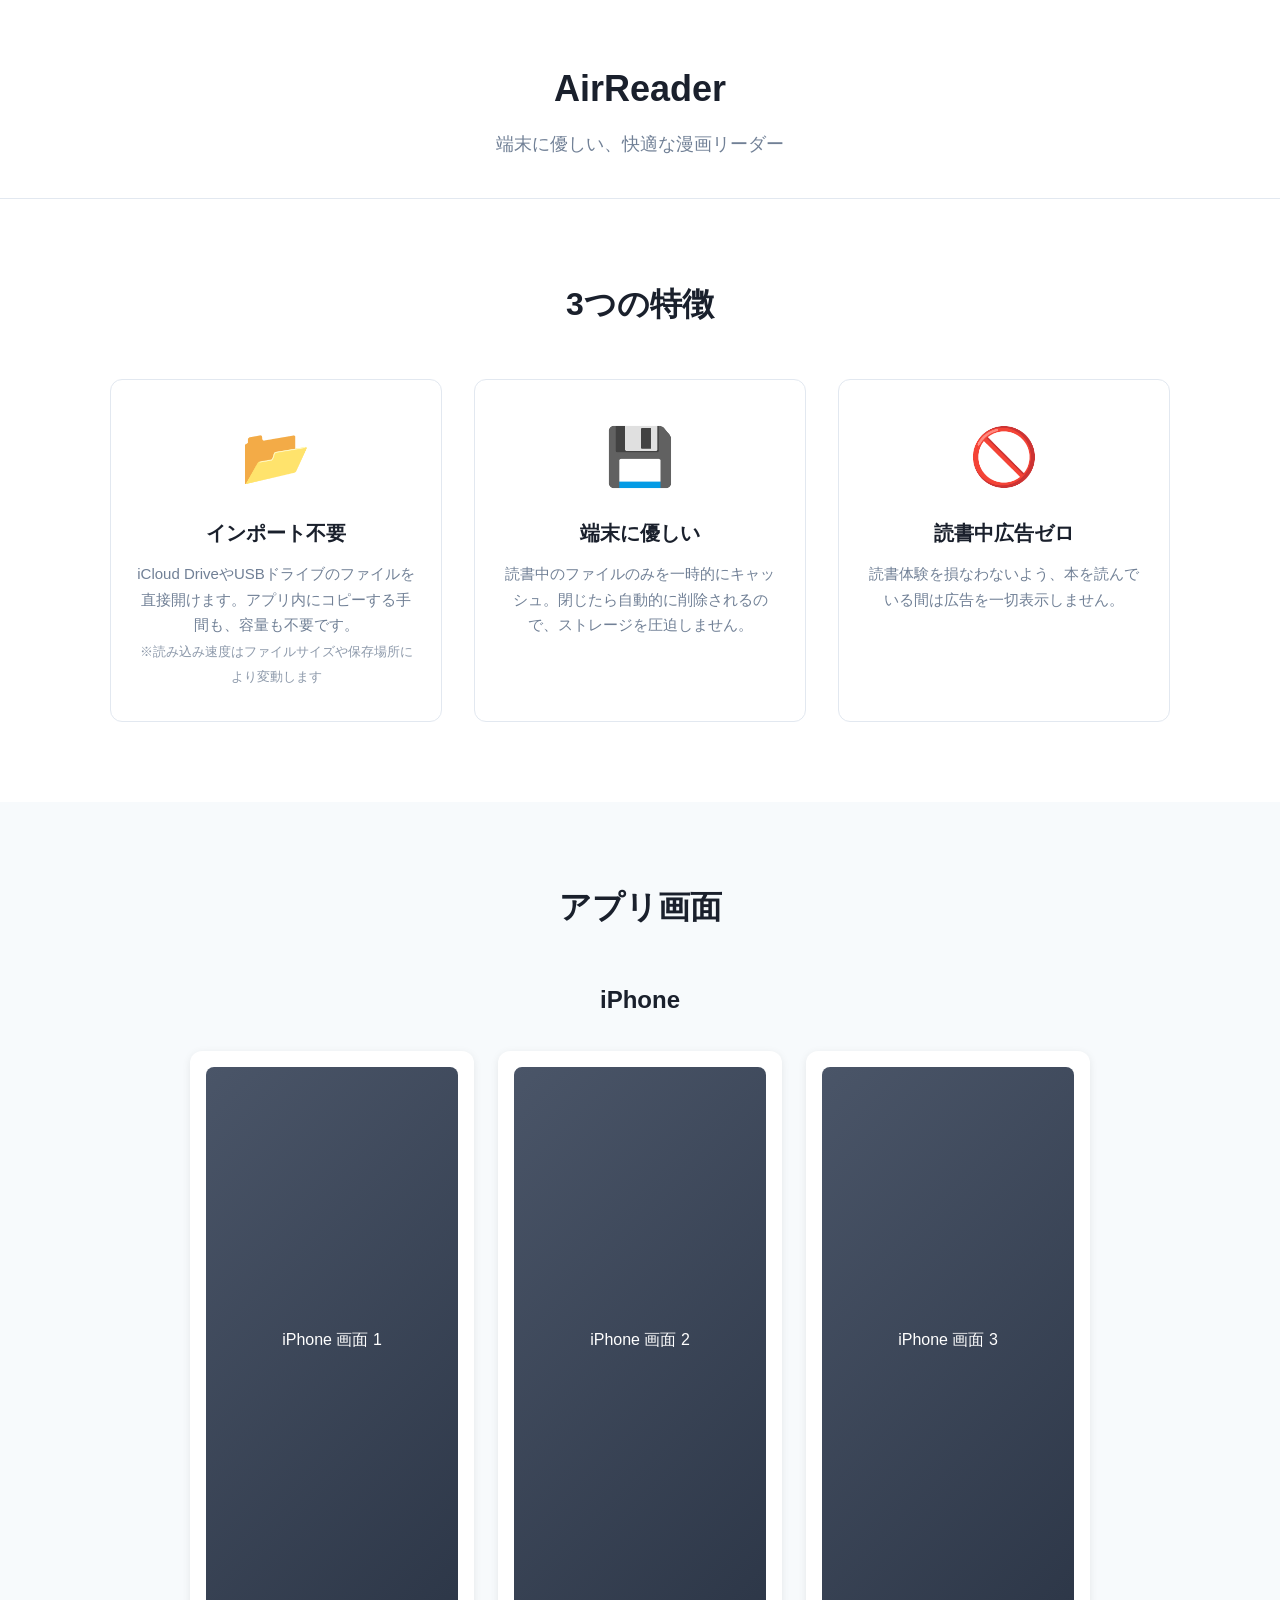
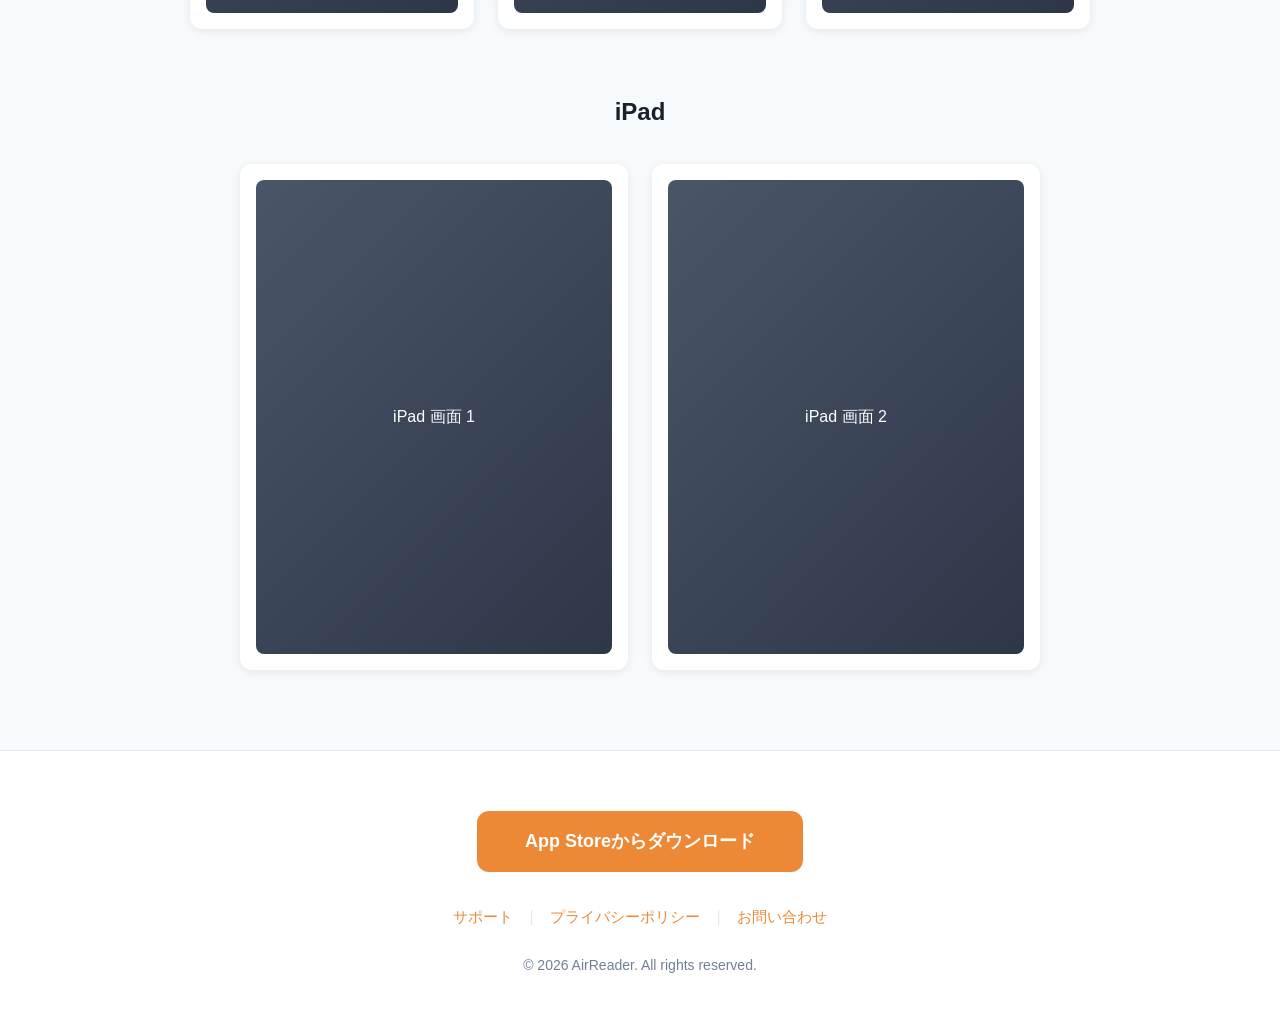
==== index.html @ fef61cfa "Initial commit" ====
<!DOCTYPE html>
<html lang="ja">
<head>
    <meta charset="UTF-8">
    <meta name="viewport" content="width=device-width, initial-scale=1.0">
    <meta name="description" content="AirReader - 端末に優しい漫画リーダー。インポート不要で直接読める、容量を圧迫しない快適な読書体験。">
    <title>AirReader - 端末に優しい漫画リーダー</title>
    <link rel="stylesheet" href="style.css">
</head>
<body>
    <header class="header">
        <div class="container">
            <h1 class="app-name">AirReader</h1>
            <p class="catchphrase">端末に優しい、快適な漫画リーダー</p>
        </div>
    </header>

    <main>
        <section class="features">
            <div class="container">
                <h2 class="section-title">3つの特徴</h2>
                <div class="features-grid">
                    <div class="feature-card">
                        <div class="feature-icon">📂</div>
                        <h3>インポート不要</h3>
                        <p>iCloud DriveやUSBドライブのファイルを直接開けます。アプリ内にコピーする手間も、容量も不要です。<br>
                        <small style="font-size: 13px; color: var(--text-secondary); opacity: 0.8;">※読み込み速度はファイルサイズや保存場所により変動します</small></p>
                    </div>

                    <div class="feature-card">
                        <div class="feature-icon">💾</div>
                        <h3>端末に優しい</h3>
                        <p>読書中のファイルのみを一時的にキャッシュ。閉じたら自動的に削除されるので、ストレージを圧迫しません。</p>
                    </div>

                    <div class="feature-card">
                        <div class="feature-icon">🚫</div>
                        <h3>読書中広告ゼロ</h3>
                        <p>読書体験を損なわないよう、本を読んでいる間は広告を一切表示しません。</p>
                    </div>
                </div>
            </div>
        </section>

        <section class="screenshots">
            <div class="container">
                <h2 class="section-title">アプリ画面</h2>

                <div class="device-section">
                    <h3 class="device-title">iPhone</h3>
                    <div class="screenshots-grid iphone">
                        <div class="screenshot-frame">
                            <div class="screenshot-placeholder iphone-screen">
                                <p>iPhone 画面 1</p>
                            </div>
                        </div>
                        <div class="screenshot-frame">
                            <div class="screenshot-placeholder iphone-screen">
                                <p>iPhone 画面 2</p>
                            </div>
                        </div>
                        <div class="screenshot-frame">
                            <div class="screenshot-placeholder iphone-screen">
                                <p>iPhone 画面 3</p>
                            </div>
                        </div>
                    </div>
                </div>

                <div class="device-section">
                    <h3 class="device-title">iPad</h3>
                    <div class="screenshots-grid ipad">
                        <div class="screenshot-frame">
                            <div class="screenshot-placeholder ipad-screen">
                                <p>iPad 画面 1</p>
                            </div>
                        </div>
                        <div class="screenshot-frame">
                            <div class="screenshot-placeholder ipad-screen">
                                <p>iPad 画面 2</p>
                            </div>
                        </div>
                    </div>
                </div>
            </div>
        </section>
    </main>

    <footer class="footer">
        <div class="container">
            <a href="#" class="download-button">App Storeからダウンロード</a>
            <div class="footer-links">
                <a href="support.html">サポート</a>
                <span style="margin: 0 12px; color: var(--border-color);">|</span>
                <a href="privacy-policy.html">プライバシーポリシー</a>
                <span style="margin: 0 12px; color: var(--border-color);">|</span>
                <a href="mailto:floppy26p@gmail.com?subject=%5BAirReader%5D%20">お問い合わせ</a>
            </div>
            <p class="copyright">&copy; 2026 AirReader. All rights reserved.</p>
        </div>
    </footer>
</body>
</html>
---- style.css ----
/* リセット & ベース設定 */
* {
    margin: 0;
    padding: 0;
    box-sizing: border-box;
}

:root {
    --primary-color: #4A5568;
    --primary-hover: #2D3748;
    --accent-color: #ED8936;
    --accent-hover: #DD6B20;
    --text-primary: #1A202C;
    --text-secondary: #718096;
    --bg-light: #F7FAFC;
    --bg-white: #FFFFFF;
    --bg-cream: #FFFAF0;
    --border-color: #E2E8F0;
    --shadow: 0 2px 8px rgba(0, 0, 0, 0.08);
    --shadow-hover: 0 4px 16px rgba(0, 0, 0, 0.12);
}

html {
    scroll-behavior: smooth;
}

body {
    font-family: -apple-system, BlinkMacSystemFont, 'Segoe UI', 'Hiragino Sans', 'Hiragino Kaku Gothic ProN', 'Yu Gothic', YuGothic, Meiryo, sans-serif;
    color: var(--text-primary);
    line-height: 1.6;
    background-color: var(--bg-cream);
}

.container {
    max-width: 1100px;
    margin: 0 auto;
    padding: 0 20px;
}

/* ヘッダー */
.header {
    background-color: var(--bg-white);
    padding: 60px 0 40px;
    text-align: center;
    border-bottom: 1px solid var(--border-color);
}

.app-name {
    font-size: 36px;
    font-weight: 700;
    color: var(--text-primary);
    margin-bottom: 12px;
}

.catchphrase {
    font-size: 18px;
    color: var(--text-secondary);
    font-weight: 400;
}

/* 特徴セクション */
.features {
    padding: 80px 0;
    background-color: var(--bg-white);
}

.section-title {
    font-size: 32px;
    font-weight: 700;
    text-align: center;
    margin-bottom: 48px;
    color: var(--text-primary);
}

.features-grid {
    display: grid;
    grid-template-columns: repeat(3, 1fr);
    gap: 32px;
}

.feature-card {
    background-color: var(--bg-white);
    padding: 32px 24px;
    border-radius: 12px;
    border: 1px solid var(--border-color);
    text-align: center;
    transition: all 0.3s ease;
}

.feature-card:hover {
    box-shadow: var(--shadow-hover);
    transform: translateY(-2px);
}

.feature-icon {
    font-size: 56px;
    margin-bottom: 16px;
    display: block;
}

.feature-card h3 {
    font-size: 20px;
    font-weight: 600;
    margin-bottom: 12px;
    color: var(--text-primary);
}

.feature-card p {
    font-size: 15px;
    line-height: 1.7;
    color: var(--text-secondary);
}

/* スクリーンショットセクション */
.screenshots {
    padding: 80px 0;
    background-color: var(--bg-light);
}

.device-section {
    margin-bottom: 64px;
}

.device-section:last-child {
    margin-bottom: 0;
}

.device-title {
    font-size: 24px;
    font-weight: 600;
    text-align: center;
    margin-bottom: 32px;
    color: var(--text-primary);
}

.screenshots-grid {
    display: grid;
    gap: 24px;
    justify-items: center;
}

.screenshots-grid.iphone {
    grid-template-columns: repeat(3, 1fr);
    max-width: 900px;
    margin: 0 auto;
}

.screenshots-grid.ipad {
    grid-template-columns: repeat(2, 1fr);
    max-width: 800px;
    margin: 0 auto;
}

.screenshot-frame {
    background-color: var(--bg-white);
    border-radius: 12px;
    padding: 16px;
    box-shadow: var(--shadow);
    width: 100%;
}

.screenshot-placeholder {
    background: linear-gradient(135deg, #4A5568 0%, #2D3748 100%);
    border-radius: 8px;
    display: flex;
    align-items: center;
    justify-content: center;
}

.screenshot-placeholder.iphone-screen {
    aspect-ratio: 9 / 19.5;
}

.screenshot-placeholder.ipad-screen {
    aspect-ratio: 3 / 4;
}

.screenshot-placeholder p {
    color: white;
    font-size: 16px;
    font-weight: 500;
}

/* フッター */
.footer {
    background-color: var(--bg-white);
    padding: 60px 0 40px;
    text-align: center;
    border-top: 1px solid var(--border-color);
}

.download-button {
    display: inline-block;
    background-color: var(--accent-color);
    color: white;
    padding: 16px 48px;
    font-size: 18px;
    font-weight: 600;
    text-decoration: none;
    border-radius: 12px;
    transition: all 0.3s ease;
    margin-bottom: 32px;
}

.download-button:hover {
    background-color: var(--accent-hover);
    transform: translateY(-2px);
    box-shadow: var(--shadow-hover);
}

.footer-links {
    margin-bottom: 24px;
}

.footer-links a {
    color: var(--accent-color);
    text-decoration: none;
    font-size: 15px;
    transition: opacity 0.2s ease;
}

.footer-links a:hover {
    opacity: 0.7;
}

.copyright {
    font-size: 14px;
    color: var(--text-secondary);
}

/* レスポンシブ対応 */
@media (max-width: 768px) {
    .app-name {
        font-size: 28px;
    }

    .catchphrase {
        font-size: 16px;
    }

    .section-title {
        font-size: 26px;
        margin-bottom: 32px;
    }

    .features {
        padding: 60px 0;
    }

    .screenshots {
        padding: 60px 0;
    }

    .features-grid {
        grid-template-columns: 1fr;
        gap: 24px;
    }

    .screenshots-grid.iphone,
    .screenshots-grid.ipad {
        grid-template-columns: 1fr;
        gap: 20px;
    }

    .device-section {
        margin-bottom: 48px;
    }

    .device-title {
        font-size: 20px;
        margin-bottom: 24px;
    }

    .feature-card {
        padding: 28px 20px;
    }

    .download-button {
        width: 100%;
        max-width: 320px;
        padding: 14px 32px;
        font-size: 16px;
    }
}

@media (max-width: 480px) {
    .header {
        padding: 40px 0 30px;
    }

    .app-name {
        font-size: 24px;
    }

    .catchphrase {
        font-size: 15px;
    }

    .section-title {
        font-size: 22px;
    }

    .feature-icon {
        font-size: 48px;
    }

    .feature-card h3 {
        font-size: 18px;
    }

    .feature-card p {
        font-size: 14px;
    }
}

/* ダークモード対応 */
@media (prefers-color-scheme: dark) {
    :root {
        --text-primary: #E2E8F0;
        --text-secondary: #A0AEC0;
        --bg-light: #1A202C;
        --bg-white: #2D3748;
        --bg-cream: #1A202C;
        --border-color: #4A5568;
        --shadow: 0 2px 8px rgba(0, 0, 0, 0.3);
        --shadow-hover: 0 4px 16px rgba(0, 0, 0, 0.4);
    }

    body {
        background-color: var(--bg-cream);
    }

    .screenshot-placeholder {
        background: linear-gradient(135deg, #4A5568 0%, #2D3748 100%);
    }

    .feature-card,
    .screenshot-frame {
        background-color: var(--bg-white);
    }

    .header,
    .features,
    .footer {
        background-color: var(--bg-white);
    }

    .screenshots {
        background-color: var(--bg-light);
    }
}
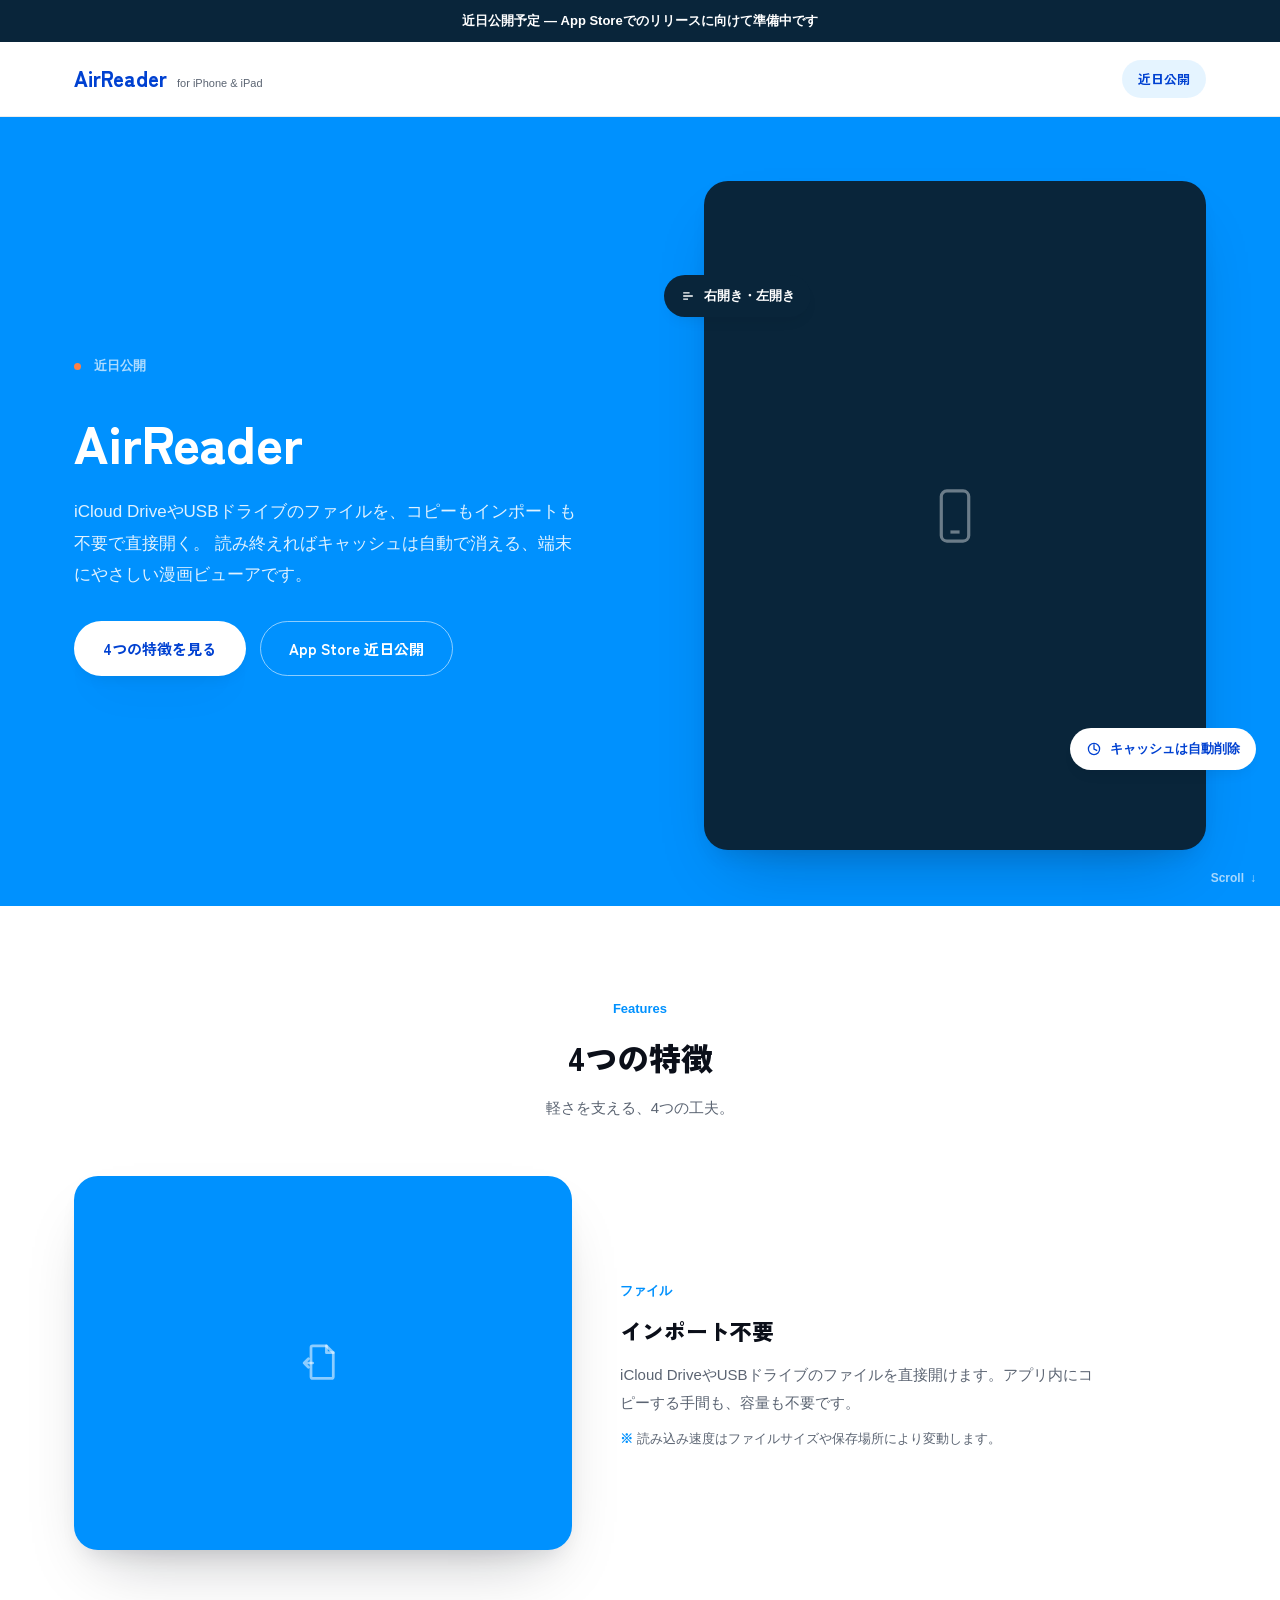
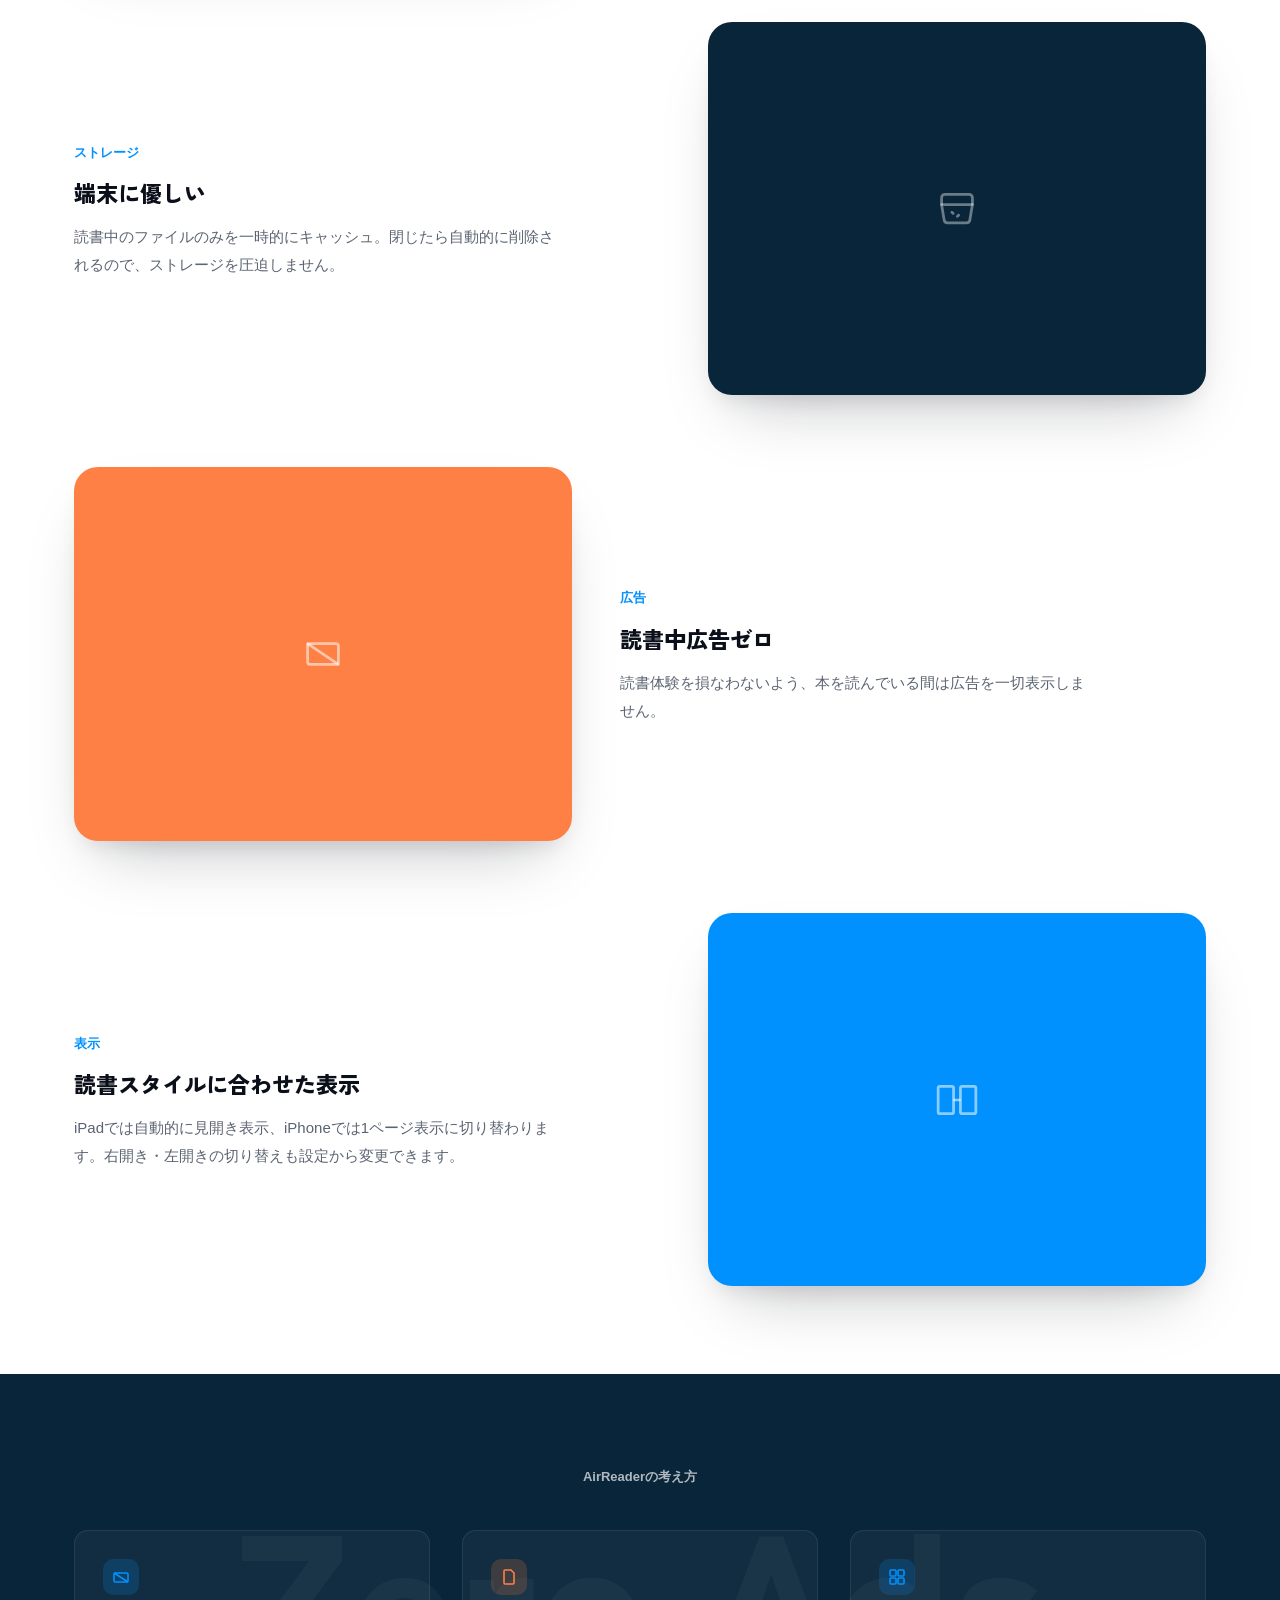
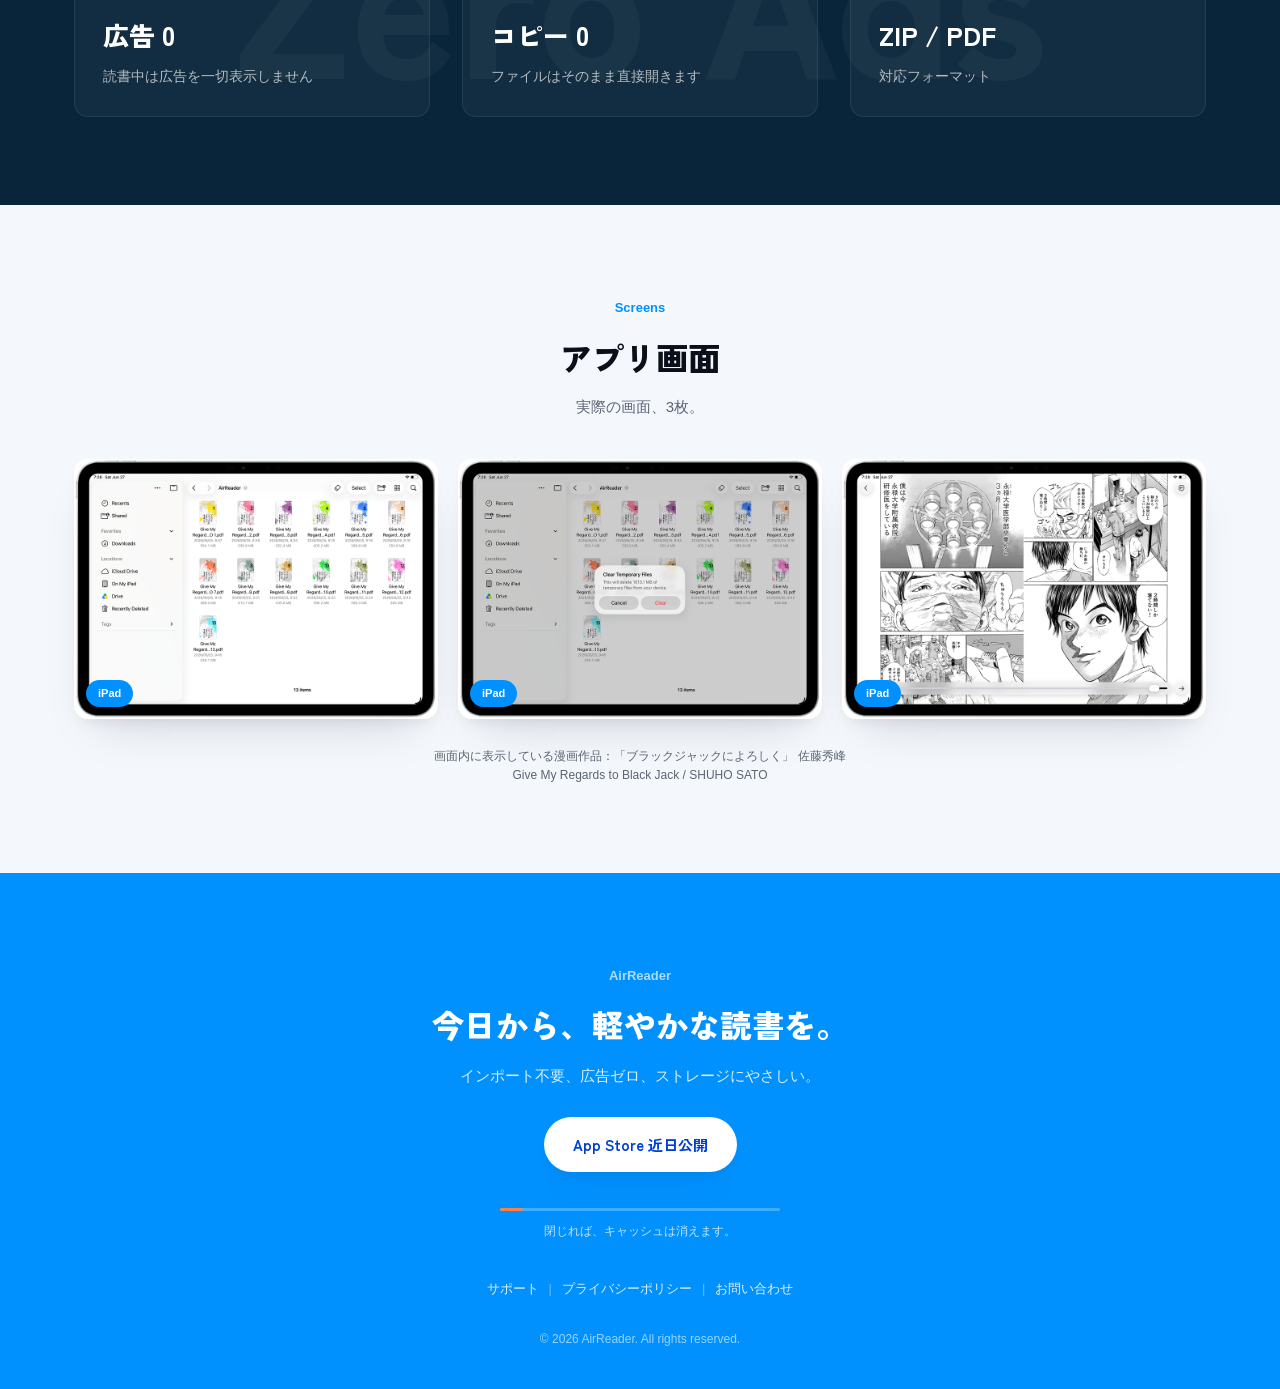
==== commit 018f3c2b: "デザイン刷新とプライバシーポリシー整備" ====
--- a/index.html
+++ b/index.html
@@ -8,96 +8,224 @@
     <link rel="stylesheet" href="style.css">
 </head>
 <body>
-    <header class="header">
-        <div class="container">
-            <h1 class="app-name">AirReader</h1>
-            <p class="catchphrase">端末に優しい、快適な漫画リーダー</p>
+    <a class="skip-link" href="#main">メインコンテンツへスキップ</a>
+
+    <p class="prelaunch-banner">近日公開予定 — App Storeでのリリースに向けて準備中です</p>
+
+    <header class="masthead">
+        <div class="container masthead__inner">
+            <a href="index.html" class="masthead__logo">AirReader<span>for iPhone &amp; iPad</span></a>
+            <span class="status-badge">近日公開</span>
         </div>
     </header>
 
-    <main>
-        <section class="features">
-            <div class="container">
-                <h2 class="section-title">3つの特徴</h2>
-                <div class="features-grid">
-                    <div class="feature-card">
-                        <div class="feature-icon">📂</div>
-                        <h3>インポート不要</h3>
-                        <p>iCloud DriveやUSBドライブのファイルを直接開けます。アプリ内にコピーする手間も、容量も不要です。<br>
-                        <small style="font-size: 13px; color: var(--text-secondary); opacity: 0.8;">※読み込み速度はファイルサイズや保存場所により変動します</small></p>
-                    </div>
-
-                    <div class="feature-card">
-                        <div class="feature-icon">💾</div>
-                        <h3>端末に優しい</h3>
-                        <p>読書中のファイルのみを一時的にキャッシュ。閉じたら自動的に削除されるので、ストレージを圧迫しません。</p>
-                    </div>
-
-                    <div class="feature-card">
-                        <div class="feature-icon">🚫</div>
-                        <h3>読書中広告ゼロ</h3>
-                        <p>読書体験を損なわないよう、本を読んでいる間は広告を一切表示しません。</p>
-                    </div>
-                </div>
-            </div>
-        </section>
-
-        <section class="screenshots">
-            <div class="container">
-                <h2 class="section-title">アプリ画面</h2>
-
-                <div class="device-section">
-                    <h3 class="device-title">iPhone</h3>
-                    <div class="screenshots-grid iphone">
-                        <div class="screenshot-frame">
-                            <div class="screenshot-placeholder iphone-screen">
-                                <p>iPhone 画面 1</p>
-                            </div>
-                        </div>
-                        <div class="screenshot-frame">
-                            <div class="screenshot-placeholder iphone-screen">
-                                <p>iPhone 画面 2</p>
-                            </div>
-                        </div>
-                        <div class="screenshot-frame">
-                            <div class="screenshot-placeholder iphone-screen">
-                                <p>iPhone 画面 3</p>
-                            </div>
-                        </div>
-                    </div>
-                </div>
-
-                <div class="device-section">
-                    <h3 class="device-title">iPad</h3>
-                    <div class="screenshots-grid ipad">
-                        <div class="screenshot-frame">
-                            <div class="screenshot-placeholder ipad-screen">
-                                <p>iPad 画面 1</p>
-                            </div>
-                        </div>
-                        <div class="screenshot-frame">
-                            <div class="screenshot-placeholder ipad-screen">
-                                <p>iPad 画面 2</p>
-                            </div>
-                        </div>
-                    </div>
-                </div>
-            </div>
+    <main id="main">
+        <section class="hero">
+            <div class="container hero__inner">
+                <div class="hero__copy">
+                    <p class="eyebrow eyebrow--on-brand"><span class="status-dot" aria-hidden="true"></span>近日公開</p>
+                    <h1 class="hero__title">AirReader</h1>
+                    <p class="hero__lead">
+                        iCloud DriveやUSBドライブのファイルを、コピーもインポートも不要で直接開く。
+                        読み終えればキャッシュは自動で消える、端末にやさしい漫画ビューアです。
+                    </p>
+                    <div class="hero__actions">
+                        <a href="#features" class="pill pill--solid-light">4つの特徴を見る</a>
+                        <span class="pill pill--ghost-light pill--status">App Store 近日公開</span>
+                    </div>
+                </div>
+
+                <!-- TODO: 新デザインに合わせた端末モックアップ画像が出来たら、.hero__visual の中身を差し替えてください -->
+                <div class="hero__visual">
+                    <div class="device-placeholder device-placeholder--hero" aria-hidden="true">
+                        <svg viewBox="0 0 28 28" fill="none" stroke="currentColor" stroke-width="1.4">
+                            <rect x="8" y="3" width="12" height="22" rx="2.5"/>
+                            <path d="M12 21h4"/>
+                        </svg>
+                    </div>
+                    <span class="chip chip--dark chip--pos-a">
+                        <svg viewBox="0 0 20 20" fill="none" stroke="currentColor" stroke-width="1.6" aria-hidden="true"><path d="M4 6h8M4 10h12M4 14h6"/></svg>
+                        右開き・左開き
+                    </span>
+                    <span class="chip chip--light chip--pos-b">
+                        <svg viewBox="0 0 20 20" fill="none" stroke="currentColor" stroke-width="1.6" aria-hidden="true"><path d="M10 4v6l4 2"/><circle cx="10" cy="10" r="7"/></svg>
+                        キャッシュは自動削除
+                    </span>
+                </div>
+            </div>
+            <p class="hero__scroll">Scroll<span aria-hidden="true">↓</span></p>
+        </section>
+
+        <section class="features" id="features">
+            <div class="container features__head">
+                <p class="eyebrow">Features</p>
+                <h2 class="features__title">4つの特徴</h2>
+                <p class="features__sub">軽さを支える、4つの工夫。</p>
+            </div>
+
+            <div class="container features__list">
+                <div class="feature-row">
+                    <!-- TODO: 新デザインに合わせた端末モックアップ画像に差し替え -->
+                    <div class="device-placeholder device-placeholder--row device-placeholder--brand">
+                        <svg viewBox="0 0 28 28" fill="none" stroke="currentColor" stroke-width="1.6" stroke-linecap="round" stroke-linejoin="round" aria-hidden="true">
+                            <path d="M8 4h8l4 4v14a1 1 0 0 1-1 1H8a1 1 0 0 1-1-1V5a1 1 0 0 1 1-1Z"/>
+                            <path d="M16 4v4h4"/>
+                            <path d="M3 14h5M5.5 11.5 3 14l2.5 2.5"/>
+                        </svg>
+                    </div>
+                    <div class="feature-row__body">
+                        <p class="eyebrow">ファイル</p>
+                        <h3 class="feature-row__title">インポート不要</h3>
+                        <p class="feature-row__text">iCloud DriveやUSBドライブのファイルを直接開けます。アプリ内にコピーする手間も、容量も不要です。</p>
+                        <p class="feature-row__note"><span class="note-mark">※</span> 読み込み速度はファイルサイズや保存場所により変動します。</p>
+                    </div>
+                </div>
+
+                <div class="feature-row feature-row--reverse">
+                    <!-- TODO: 新デザインに合わせた端末モックアップ画像に差し替え -->
+                    <div class="device-placeholder device-placeholder--row device-placeholder--navy">
+                        <svg viewBox="0 0 28 28" fill="none" stroke="currentColor" stroke-width="1.6" stroke-linecap="round" stroke-linejoin="round" aria-hidden="true">
+                            <path d="M5 12V8a2 2 0 0 1 2-2h14a2 2 0 0 1 2 2v4"/>
+                            <path d="M5 12h18l-1.5 9a2 2 0 0 1-2 1.7H8.5a2 2 0 0 1-2-1.7L5 12Z"/>
+                            <path d="M11 16.5 14 19l3-2.5" stroke-dasharray="1 3.2"/>
+                        </svg>
+                    </div>
+                    <div class="feature-row__body">
+                        <p class="eyebrow">ストレージ</p>
+                        <h3 class="feature-row__title">端末に優しい</h3>
+                        <p class="feature-row__text">読書中のファイルのみを一時的にキャッシュ。閉じたら自動的に削除されるので、ストレージを圧迫しません。</p>
+                    </div>
+                </div>
+
+                <div class="feature-row">
+                    <!-- TODO: 新デザインに合わせた端末モックアップ画像に差し替え -->
+                    <div class="device-placeholder device-placeholder--row device-placeholder--orange">
+                        <svg viewBox="0 0 28 28" fill="none" stroke="currentColor" stroke-width="1.6" stroke-linecap="round" stroke-linejoin="round" aria-hidden="true">
+                            <rect x="5" y="8" width="18" height="12" rx="1.5"/>
+                            <path d="M5 8l18 12"/>
+                        </svg>
+                    </div>
+                    <div class="feature-row__body">
+                        <p class="eyebrow">広告</p>
+                        <h3 class="feature-row__title">読書中広告ゼロ</h3>
+                        <p class="feature-row__text">読書体験を損なわないよう、本を読んでいる間は広告を一切表示しません。</p>
+                    </div>
+                </div>
+
+                <div class="feature-row feature-row--reverse">
+                    <!-- TODO: 新デザインに合わせた端末モックアップ画像に差し替え -->
+                    <div class="device-placeholder device-placeholder--row device-placeholder--brand">
+                        <svg viewBox="0 0 28 28" fill="none" stroke="currentColor" stroke-width="1.6" stroke-linecap="round" stroke-linejoin="round" aria-hidden="true">
+                            <rect x="3" y="6" width="9" height="16" rx="1"/>
+                            <rect x="16" y="6" width="9" height="16" rx="1"/>
+                            <path d="M12.5 14h3"/>
+                        </svg>
+                    </div>
+                    <div class="feature-row__body">
+                        <p class="eyebrow">表示</p>
+                        <h3 class="feature-row__title">読書スタイルに合わせた表示</h3>
+                        <p class="feature-row__text">iPadでは自動的に見開き表示、iPhoneでは1ページ表示に切り替わります。右開き・左開きの切り替えも設定から変更できます。</p>
+                    </div>
+                </div>
+            </div>
+        </section>
+
+        <section class="value-band">
+            <p class="value-band__watermark" aria-hidden="true">Zero Ads</p>
+            <div class="container value-band__inner">
+                <p class="eyebrow eyebrow--on-brand">AirReaderの考え方</p>
+                <div class="value-band__grid">
+                    <div class="value-tile">
+                        <span class="value-tile__icon value-tile__icon--brand" aria-hidden="true">
+                            <svg viewBox="0 0 20 20" fill="none" stroke="currentColor" stroke-width="1.6"><rect x="3" y="6" width="14" height="9" rx="1.2"/><path d="M3 6l14 9"/></svg>
+                        </span>
+                        <p class="value-tile__num">広告 0</p>
+                        <p class="value-tile__label">読書中は広告を一切表示しません</p>
+                    </div>
+                    <div class="value-tile">
+                        <span class="value-tile__icon value-tile__icon--orange" aria-hidden="true">
+                            <svg viewBox="0 0 20 20" fill="none" stroke="currentColor" stroke-width="1.6"><path d="M6 3h6l3 3v10a1 1 0 0 1-1 1H6a1 1 0 0 1-1-1V4a1 1 0 0 1 1-1Z"/></svg>
+                        </span>
+                        <p class="value-tile__num">コピー 0</p>
+                        <p class="value-tile__label">ファイルはそのまま直接開きます</p>
+                    </div>
+                    <div class="value-tile">
+                        <span class="value-tile__icon value-tile__icon--brand" aria-hidden="true">
+                            <svg viewBox="0 0 20 20" fill="none" stroke="currentColor" stroke-width="1.6"><rect x="3" y="3" width="6" height="6" rx="1"/><rect x="11" y="3" width="6" height="6" rx="1"/><rect x="3" y="11" width="6" height="6" rx="1"/><rect x="11" y="11" width="6" height="6" rx="1"/></svg>
+                        </span>
+                        <p class="value-tile__num">ZIP / PDF</p>
+                        <p class="value-tile__label">対応フォーマット</p>
+                    </div>
+                </div>
+            </div>
+        </section>
+
+        <section class="gallery">
+            <div class="container gallery__head">
+                <p class="eyebrow">Screens</p>
+                <h2 class="gallery__title">アプリ画面</h2>
+                <p class="gallery__sub">実際の画面、3枚。</p>
+            </div>
+            <div class="container gallery__grid">
+                <div class="float-card">
+                    <img src="iPad_1.png" alt="iPadのファイル一覧画面のスクリーンショット">
+                    <span class="float-card__tag">iPad</span>
+                </div>
+                <div class="float-card">
+                    <img src="iPad_2.png" alt="iPadでキャッシュ削除を確認するダイアログのスクリーンショット">
+                    <span class="float-card__tag">iPad</span>
+                </div>
+                <div class="float-card">
+                    <img src="iPad_3.png" alt="iPadで漫画を見開き表示しているスクリーンショット">
+                    <span class="float-card__tag">iPad</span>
+                </div>
+            </div>
+            <p class="container gallery__credit">
+                画面内に表示している漫画作品：「ブラックジャックによろしく」 佐藤秀峰<br>
+                Give My Regards to Black Jack / SHUHO SATO
+            </p>
         </section>
     </main>
 
-    <footer class="footer">
+    <footer class="closing">
         <div class="container">
-            <a href="#" class="download-button">App Storeからダウンロード</a>
-            <div class="footer-links">
+            <p class="eyebrow eyebrow--on-brand">AirReader</p>
+            <h2 class="closing__title">今日から、軽やかな読書を。</h2>
+            <p class="closing__lead">インポート不要、広告ゼロ、ストレージにやさしい。</p>
+            <!-- TODO: 公開後、ここに実際のApp StoreのリンクをCTAとして設置してください -->
+            <span class="pill pill--solid-light pill--status">App Store 近日公開</span>
+
+            <div class="cache-bar" data-cache-bar>
+                <div class="cache-bar__track" aria-hidden="true"><div class="cache-bar__fill"></div></div>
+                <p class="cache-bar__caption">閉じれば、キャッシュは消えます。</p>
+            </div>
+
+            <div class="closing__links">
                 <a href="support.html">サポート</a>
-                <span style="margin: 0 12px; color: var(--border-color);">|</span>
+                <span class="closing__divider">|</span>
                 <a href="privacy-policy.html">プライバシーポリシー</a>
-                <span style="margin: 0 12px; color: var(--border-color);">|</span>
-                <a href="mailto:floppy26p@gmail.com?subject=%5BAirReader%5D%20">お問い合わせ</a>
-            </div>
-            <p class="copyright">&copy; 2026 AirReader. All rights reserved.</p>
+                <span class="closing__divider">|</span>
+                <button type="button" class="link-button" data-email-link>お問い合わせ</button>
+            </div>
+            <p class="closing__copyright">&copy; 2026 AirReader. All rights reserved.</p>
         </div>
     </footer>
+
+    <script>
+        (function () {
+            var bar = document.querySelector('[data-cache-bar]');
+            if (!bar || !('IntersectionObserver' in window)) return;
+            var observer = new IntersectionObserver(function (entries) {
+                entries.forEach(function (entry) {
+                    if (entry.isIntersecting) {
+                        bar.classList.add('is-visible');
+                        observer.disconnect();
+                    }
+                });
+            }, { threshold: 0.6 });
+            observer.observe(bar);
+        })();
+    </script>
+    <script src="contact.js" defer></script>
 </body>
 </html>
--- a/style.css
+++ b/style.css
@@ -1,351 +1,1074 @@
-/* リセット & ベース設定 */
+/* ============================================================
+   AirReader — Design system: "Brand Blue"
+   参照（payn.io）のテイスト — 鮮やかなブランドブルー、ピル型ボタン、
+   太い見出し、写真/モックアップ+浮遊チップのヒーロー、濃紺の数値帯 —
+   をAirReaderの実際のコピーと機能に合わせて再構成。
+   ============================================================ */
+
 * {
     margin: 0;
     padding: 0;
     box-sizing: border-box;
 }
 
+/* 見出し用フォント: 自前ホスティング（見出しで実際に使う文字のみのサブセット）
+   外部CDNには通信せず、本文は引き続きシステムフォントでオフライン安定性を保つ */
+@font-face {
+    font-family: 'Zen Kaku Gothic New';
+    font-style: normal;
+    font-weight: 700;
+    font-display: swap;
+    src: url('fonts/ZenKakuGothicNew-700.woff2') format('woff2');
+}
+
+@font-face {
+    font-family: 'Zen Kaku Gothic New';
+    font-style: normal;
+    font-weight: 900;
+    font-display: swap;
+    src: url('fonts/ZenKakuGothicNew-900.woff2') format('woff2');
+}
+
 :root {
-    --primary-color: #4A5568;
-    --primary-hover: #2D3748;
-    --accent-color: #ED8936;
-    --accent-hover: #DD6B20;
-    --text-primary: #1A202C;
-    --text-secondary: #718096;
-    --bg-light: #F7FAFC;
-    --bg-white: #FFFFFF;
-    --bg-cream: #FFFAF0;
-    --border-color: #E2E8F0;
-    --shadow: 0 2px 8px rgba(0, 0, 0, 0.08);
-    --shadow-hover: 0 4px 16px rgba(0, 0, 0, 0.12);
+    /* --- color: 鮮やかなブランドブルーを主役に、ネイビーを一箇所だけの濃色アンカー、
+       オレンジを控えめな第二アクセントとして使う --- */
+    --brand: #0091FE;
+    --brand-deep: #0041D1;
+    --navy: #09253A;
+    --orange: #FE8044;
+
+    --white: #FFFFFF;
+    --paper: #FFFFFF;       /* page / section background */
+    --paper-tint: #F4F8FD;  /* very light blue-tinted alt section background */
+    --line: rgba(11, 15, 25, 0.08);
+
+    --ink: #0B0F19;
+    --ink-soft: #5B6472;
+
+    /* text-on-brand: 大きい太字見出し・ボタンのみに使う（本文サイズには使わない） */
+    --on-brand: #FFFFFF;
+    --on-navy: #FFFFFF;
+    --on-navy-soft: rgba(255, 255, 255, 0.68);
+
+    --radius: 24px;
+    --radius-sm: 14px;
+    --shadow: 0 24px 48px -24px rgba(11, 15, 25, 0.18), 0 8px 16px -8px rgba(11, 15, 25, 0.10);
+    --shadow-deep: 0 32px 64px -28px rgba(11, 15, 25, 0.28), 0 12px 24px -12px rgba(11, 15, 25, 0.14);
+
+    --z-skip-link: 100;
+
+    --font-display: 'Zen Kaku Gothic New', -apple-system, 'Hiragino Sans', 'Hiragino Kaku Gothic ProN', sans-serif;
+    --font-body: -apple-system, 'Hiragino Kaku Gothic ProN', 'Hiragino Sans', sans-serif;
+}
+
+/* このサイトはブランドカラー主体の固定デザイン（参照サイトと同様、OSのダーク
+   モードに応じた配色反転は行わない）。本文の読みやすさのみ、わずかに調整する。 */
+@media (prefers-color-scheme: dark) {
+    :root {
+        --ink-soft: #6B7480;
+    }
 }
 
 html {
     scroll-behavior: smooth;
 }
 
+@media (prefers-reduced-motion: reduce) {
+    html {
+        scroll-behavior: auto;
+    }
+    *, *::before, *::after {
+        animation-duration: 0.001ms !important;
+        animation-iteration-count: 1 !important;
+        transition-duration: 0.001ms !important;
+    }
+}
+
 body {
-    font-family: -apple-system, BlinkMacSystemFont, 'Segoe UI', 'Hiragino Sans', 'Hiragino Kaku Gothic ProN', 'Yu Gothic', YuGothic, Meiryo, sans-serif;
-    color: var(--text-primary);
-    line-height: 1.6;
-    background-color: var(--bg-cream);
+    font-family: var(--font-body);
+    background-color: var(--paper);
+    color: var(--ink);
+    line-height: 1.7;
+    -webkit-font-smoothing: antialiased;
+}
+
+a {
+    color: var(--brand);
+}
+
+img {
+    max-width: 100%;
+}
+
+:focus-visible {
+    outline: 3px solid var(--brand-deep);
+    outline-offset: 2px;
+}
+
+.hero :focus-visible,
+.value-band :focus-visible,
+.closing :focus-visible {
+    outline-color: var(--white);
+}
+
+.skip-link {
+    position: absolute;
+    left: -999px;
+    top: 0;
+    background: var(--ink);
+    color: var(--white);
+    padding: 10px 16px;
+    z-index: var(--z-skip-link);
+}
+
+.skip-link:focus {
+    left: 12px;
+    top: 12px;
 }
 
 .container {
-    max-width: 1100px;
+    max-width: 1180px;
     margin: 0 auto;
-    padding: 0 20px;
-}
-
-/* ヘッダー */
-.header {
-    background-color: var(--bg-white);
-    padding: 60px 0 40px;
+    padding: 0 24px;
+}
+
+.eyebrow {
+    font-size: 13px;
+    font-weight: 700;
+    color: var(--brand);
+    display: inline-flex;
+    align-items: center;
+    gap: 6px;
+    margin-bottom: 10px;
+}
+
+.eyebrow--on-brand {
+    color: var(--on-navy-soft);
+}
+
+h1, h2, h3,
+.hero__title, .features__title, .gallery__title, .closing__title {
+    text-wrap: balance;
+}
+
+p, .hero__lead, .feature-row__text, .page-content p, .faq-a, .closing__lead {
+    text-wrap: pretty;
+}
+
+/* ============================================================
+   ピル型ボタン
+   ============================================================ */
+
+.pill {
+    display: inline-flex;
+    align-items: center;
+    gap: 8px;
+    font-family: var(--font-display);
+    font-weight: 700;
+    font-size: 15px;
+    text-decoration: none;
+    padding: 14px 28px;
+    border-radius: 999px;
+    border: 1.5px solid transparent;
+    transition: color 150ms ease-out, background-color 150ms ease-out, border-color 150ms ease-out, box-shadow 150ms ease-out;
+}
+
+.pill--outline {
+    border-color: var(--brand);
+    color: var(--brand);
+    background: transparent;
+}
+
+.pill--outline:hover,
+.pill--outline:focus-visible {
+    background: var(--brand);
+    color: var(--on-brand);
+}
+
+.pill--solid-light {
+    background: var(--white);
+    color: var(--brand-deep);
+    box-shadow: var(--shadow);
+}
+
+.pill--solid-light:hover,
+.pill--solid-light:focus-visible {
+    background: var(--navy);
+    color: var(--white);
+}
+
+.pill--ghost-light {
+    border-color: rgba(255, 255, 255, 0.55);
+    color: var(--on-brand);
+    background: transparent;
+}
+
+.pill--ghost-light:hover,
+.pill--ghost-light:focus-visible {
+    background: rgba(255, 255, 255, 0.16);
+    border-color: var(--white);
+}
+
+/* ============================================================
+   公開前バナー / ステータス表示
+   ============================================================ */
+
+.prelaunch-banner {
+    background: var(--navy);
+    color: var(--white);
     text-align: center;
-    border-bottom: 1px solid var(--border-color);
-}
-
-.app-name {
-    font-size: 36px;
-    font-weight: 700;
-    color: var(--text-primary);
+    font-size: 13px;
+    font-weight: 700;
+    padding: 10px 16px;
+}
+
+.status-badge {
+    display: inline-flex;
+    align-items: center;
+    font-family: var(--font-display);
+    font-weight: 700;
+    font-size: 13px;
+    color: var(--brand-deep);
+    background: rgba(0, 145, 254, 0.10);
+    padding: 8px 16px;
+    border-radius: 999px;
+}
+
+.status-dot {
+    width: 7px;
+    height: 7px;
+    border-radius: 50%;
+    background: var(--orange);
+    display: inline-block;
+    margin-right: 7px;
+}
+
+.pill--status {
+    cursor: default;
+    pointer-events: none;
+}
+
+/* ============================================================
+   マストヘッド
+   ============================================================ */
+
+.masthead {
+    background: var(--white);
+    border-bottom: 1px solid var(--line);
+    padding: 18px 0;
+}
+
+.masthead__inner {
+    display: flex;
+    align-items: center;
+    justify-content: space-between;
+    flex-wrap: wrap;
+    gap: 12px;
+}
+
+.masthead__logo {
+    font-family: var(--font-display);
+    font-weight: 900;
+    font-size: 21px;
+    color: var(--brand-deep);
+    text-decoration: none;
+    display: inline-flex;
+    align-items: baseline;
+    gap: 10px;
+}
+
+.masthead__logo span {
+    font-family: var(--font-body);
+    font-weight: 500;
+    font-size: 11px;
+    color: var(--ink-soft);
+}
+
+.masthead .pill {
+    padding: 10px 22px;
+    font-size: 14px;
+}
+
+.masthead__back {
+    font-size: 14px;
+    font-weight: 700;
+    text-decoration: none;
+    color: var(--brand-deep);
+    display: inline-flex;
+    align-items: center;
+    gap: 6px;
+}
+
+.masthead__back:hover,
+.masthead__back:focus-visible {
+    color: var(--navy);
+}
+
+/* ============================================================
+   ヒーロー（index.html のみ）
+   ============================================================ */
+
+.hero {
+    background: var(--brand);
+    padding: 64px 0 56px;
+    position: relative;
+    overflow: hidden;
+}
+
+.hero__inner {
+    display: grid;
+    grid-template-columns: 1fr 0.85fr;
+    align-items: center;
+    gap: 40px;
+}
+
+.hero__copy {
+    display: flex;
+    flex-direction: column;
+    gap: 22px;
+}
+
+.hero__title {
+    font-family: var(--font-display);
+    font-weight: 900;
+    font-size: clamp(32px, 4.4vw, 52px);
+    line-height: 1.25;
+    color: var(--on-brand);
+}
+
+.hero__title mark {
+    background: none;
+    color: var(--orange);
+}
+
+.hero__lead {
+    font-size: 17px;
+    line-height: 1.85;
+    color: rgba(255, 255, 255, 0.88);
+    max-width: 30em;
+}
+
+.hero__actions {
+    display: flex;
+    gap: 14px;
+    flex-wrap: wrap;
+    margin-top: 8px;
+}
+
+.hero__visual {
+    position: relative;
+}
+
+.device-placeholder {
+    background: var(--navy);
+    color: rgba(255, 255, 255, 0.4);
+    border-radius: var(--radius);
+    box-shadow: var(--shadow-deep);
+    display: flex;
+    align-items: center;
+    justify-content: center;
+}
+
+.device-placeholder--hero {
+    aspect-ratio: 3 / 4;
+    width: 100%;
+}
+
+.device-placeholder--hero svg {
+    width: 64px;
+    height: 64px;
+}
+
+.chip {
+    position: absolute;
+    display: inline-flex;
+    align-items: center;
+    gap: 8px;
+    font-size: 13px;
+    font-weight: 700;
+    padding: 10px 16px;
+    border-radius: 999px;
+    box-shadow: var(--shadow);
+    white-space: nowrap;
+}
+
+.chip svg {
+    width: 16px;
+    height: 16px;
+    flex-shrink: 0;
+}
+
+.chip--dark {
+    background: var(--navy);
+    color: var(--white);
+}
+
+.chip--light {
+    background: var(--white);
+    color: var(--brand-deep);
+}
+
+.chip--pos-a {
+    top: 14%;
+    left: -8%;
+}
+
+.chip--pos-b {
+    bottom: 12%;
+    right: -10%;
+}
+
+.hero__scroll {
+    position: absolute;
+    right: 24px;
+    bottom: 18px;
+    display: flex;
+    align-items: center;
+    gap: 6px;
+    font-size: 12px;
+    font-weight: 700;
+    color: rgba(255, 255, 255, 0.65);
+}
+
+/* ============================================================
+   4つの特徴（交互レイアウト）
+   ============================================================ */
+
+.features {
+    background: var(--paper);
+    padding: 88px 0;
+}
+
+.features__head {
+    text-align: center;
+    margin-bottom: 56px;
+}
+
+.features__head .eyebrow {
+    justify-content: center;
+}
+
+.features__title {
+    font-family: var(--font-display);
+    font-weight: 900;
+    font-size: clamp(24px, 3vw, 32px);
+    color: var(--ink);
+}
+
+.features__sub {
+    margin-top: 10px;
+    font-size: 15px;
+    color: var(--ink-soft);
+}
+
+.features__list {
+    display: flex;
+    flex-direction: column;
+    gap: 72px;
+}
+
+.feature-row {
+    display: grid;
+    grid-template-columns: 0.85fr 1fr;
+    align-items: center;
+    gap: 48px;
+}
+
+.feature-row--reverse {
+    grid-template-columns: 1fr 0.85fr;
+}
+
+.feature-row--reverse .device-placeholder {
+    order: 2;
+}
+
+.device-placeholder--row {
+    aspect-ratio: 4 / 3;
+}
+
+.device-placeholder--row svg {
+    width: 48px;
+    height: 48px;
+}
+
+.device-placeholder--brand {
+    background: var(--brand);
+    color: rgba(255, 255, 255, 0.55);
+}
+
+.device-placeholder--navy {
+    background: var(--navy);
+    color: rgba(255, 255, 255, 0.4);
+}
+
+.device-placeholder--orange {
+    background: var(--orange);
+    color: rgba(255, 255, 255, 0.55);
+}
+
+.feature-row__title {
+    font-family: var(--font-display);
+    font-weight: 900;
+    font-size: 22px;
+    color: var(--ink);
     margin-bottom: 12px;
 }
 
-.catchphrase {
-    font-size: 18px;
-    color: var(--text-secondary);
-    font-weight: 400;
-}
-
-/* 特徴セクション */
-.features {
-    padding: 80px 0;
-    background-color: var(--bg-white);
-}
-
-.section-title {
-    font-size: 32px;
-    font-weight: 700;
+.feature-row__text {
+    font-size: 15px;
+    line-height: 1.85;
+    color: var(--ink-soft);
+    max-width: 32em;
+}
+
+.feature-row__note {
+    margin-top: 12px;
+    font-size: 12.5px;
+    line-height: 1.7;
+    color: var(--ink-soft);
+}
+
+.feature-row__note .note-mark {
+    font-weight: 700;
+    color: var(--brand);
+}
+
+/* ============================================================
+   価値の数値帯（濃紺アンカー）
+   ============================================================ */
+
+.value-band {
+    position: relative;
+    background: var(--navy);
+    padding: 88px 0;
+    overflow: hidden;
+}
+
+.value-band__watermark {
+    position: absolute;
+    top: 50%;
+    left: 50%;
+    transform: translate(-50%, -50%);
+    font-family: var(--font-display);
+    font-weight: 900;
+    font-size: clamp(80px, 16vw, 220px);
+    color: rgba(255, 255, 255, 0.04);
+    white-space: nowrap;
+    line-height: 1;
+    pointer-events: none;
+}
+
+.value-band__inner {
+    position: relative;
     text-align: center;
-    margin-bottom: 48px;
-    color: var(--text-primary);
-}
-
-.features-grid {
+}
+
+.value-band__grid {
+    margin-top: 32px;
     display: grid;
     grid-template-columns: repeat(3, 1fr);
     gap: 32px;
 }
 
-.feature-card {
-    background-color: var(--bg-white);
-    padding: 32px 24px;
-    border-radius: 12px;
-    border: 1px solid var(--border-color);
+.value-tile {
+    text-align: left;
+    padding: 28px;
+    border-radius: var(--radius-sm);
+    background: rgba(255, 255, 255, 0.04);
+    border: 1px solid rgba(255, 255, 255, 0.08);
+}
+
+.value-tile__icon {
+    display: inline-flex;
+    align-items: center;
+    justify-content: center;
+    width: 36px;
+    height: 36px;
+    border-radius: 10px;
+    margin-bottom: 18px;
+}
+
+.value-tile__icon svg {
+    width: 20px;
+    height: 20px;
+}
+
+.value-tile__icon--brand {
+    background: rgba(0, 145, 254, 0.18);
+    color: var(--brand);
+}
+
+.value-tile__icon--orange {
+    background: rgba(254, 128, 68, 0.18);
+    color: var(--orange);
+}
+
+.value-tile__num {
+    font-family: var(--font-display);
+    font-weight: 900;
+    font-size: 26px;
+    color: var(--on-navy);
+}
+
+.value-tile__label {
+    margin-top: 8px;
+    font-size: 13.5px;
+    line-height: 1.7;
+    color: var(--on-navy-soft);
+}
+
+/* ============================================================
+   アプリ画面
+   ============================================================ */
+
+.gallery {
+    background: var(--paper-tint);
+    padding: 88px 0;
+}
+
+.gallery__head {
     text-align: center;
-    transition: all 0.3s ease;
-}
-
-.feature-card:hover {
-    box-shadow: var(--shadow-hover);
-    transform: translateY(-2px);
-}
-
-.feature-icon {
-    font-size: 56px;
+    margin-bottom: 40px;
+}
+
+.gallery__head .eyebrow {
+    justify-content: center;
+}
+
+.gallery__title {
+    font-family: var(--font-display);
+    font-weight: 900;
+    font-size: clamp(24px, 3vw, 32px);
+    color: var(--ink);
+}
+
+.gallery__sub {
+    margin-top: 10px;
+    font-size: 15px;
+    color: var(--ink-soft);
+}
+
+.gallery__grid {
+    display: grid;
+    grid-template-columns: repeat(6, 1fr);
+    align-items: start;
+    gap: 24px 20px;
+}
+
+.gallery__credit {
+    margin-top: 28px;
+    font-size: 12px;
+    line-height: 1.6;
+    color: var(--ink-soft);
+    text-align: center;
+}
+
+.float-card {
+    position: relative;
+    grid-column: span 2;
+    background: var(--white);
+    border-radius: var(--radius-sm);
+    box-shadow: var(--shadow);
+    overflow: hidden;
+}
+
+.float-card img {
+    display: block;
+    width: 100%;
+    height: auto;
+}
+
+.float-card__tag {
+    position: absolute;
+    bottom: 12px;
+    left: 12px;
+    padding: 4px 12px;
+    background: var(--brand);
+    color: var(--white);
+    font-size: 11px;
+    font-weight: 700;
+    border-radius: 999px;
+}
+
+/* ============================================================
+   フッター（closing band）
+   ============================================================ */
+
+.closing {
+    background: var(--brand);
+    color: var(--on-brand);
+    padding: 88px 0 40px;
+    text-align: center;
+}
+
+.closing__title {
+    font-family: var(--font-display);
+    font-weight: 900;
+    font-size: clamp(24px, 3vw, 32px);
+}
+
+.closing__lead {
+    margin-top: 12px;
+    font-size: 15px;
+    color: rgba(255, 255, 255, 0.85);
+}
+
+.closing .pill {
+    margin-top: 28px;
+}
+
+.cache-bar {
+    max-width: 280px;
+    margin: 36px auto 0;
+}
+
+.cache-bar__track {
+    height: 3px;
+    border-radius: 999px;
+    background: rgba(255, 255, 255, 0.25);
+    overflow: hidden;
+}
+
+.cache-bar__fill {
+    height: 100%;
+    width: 100%;
+    border-radius: 999px;
+    background: var(--orange);
+    transform-origin: left;
+    transition: transform 900ms ease-out;
+}
+
+.cache-bar.is-visible .cache-bar__fill {
+    transform: scaleX(0.08);
+}
+
+.cache-bar__caption {
+    margin-top: 10px;
+    font-size: 12px;
+    color: rgba(255, 255, 255, 0.75);
+}
+
+.closing__links {
+    margin-top: 36px;
+    display: flex;
+    justify-content: center;
+    gap: 10px;
+    flex-wrap: wrap;
+    font-size: 13px;
+}
+
+.closing__links a,
+.closing__links .link-button {
+    color: rgba(255, 255, 255, 0.85);
+    text-decoration: none;
+    border-bottom: 1px solid transparent;
+    transition: color 150ms ease-out, border-color 150ms ease-out;
+}
+
+.closing__links a:hover,
+.closing__links a:focus-visible,
+.closing__links .link-button:hover,
+.closing__links .link-button:focus-visible {
+    color: var(--white);
+    border-bottom-color: currentColor;
+}
+
+/* ボタン要素をリンクのように見せる（メールアドレスを静的HTMLに残さないための仕組み） */
+.link-button {
+    background: none;
+    border: none;
+    padding: 0;
+    margin: 0;
+    font: inherit;
+    cursor: pointer;
+    display: inline;
+}
+
+.closing__divider {
+    color: rgba(255, 255, 255, 0.4);
+}
+
+.closing__copyright {
+    margin-top: 28px;
+    font-size: 12px;
+    color: rgba(255, 255, 255, 0.6);
+}
+
+/* ============================================================
+   サブページ共通（サポート / プライバシーポリシー）
+   ============================================================ */
+
+.page-content {
+    max-width: 760px;
+    margin: 0 auto;
+    padding: 56px 24px 80px;
+}
+
+.page-content h1 {
+    font-family: var(--font-display);
+    font-weight: 900;
+    font-size: clamp(26px, 3.4vw, 34px);
+    color: var(--ink);
+}
+
+.page-content > p.page-lede {
+    margin-top: 12px;
+    color: var(--ink-soft);
+    font-size: 15px;
+}
+
+.page-content h2 {
+    font-family: var(--font-display);
+    font-weight: 700;
+    font-size: 21px;
+    color: var(--ink);
+    margin-top: 48px;
+    margin-bottom: 18px;
+    padding-bottom: 12px;
+    border-bottom: 1px solid var(--line);
+}
+
+.page-content h3 {
+    font-family: var(--font-display);
+    font-weight: 700;
+    font-size: 16px;
+    color: var(--ink);
+    margin-top: 22px;
+    margin-bottom: 10px;
+}
+
+.page-content p {
+    margin-bottom: 14px;
+    line-height: 1.85;
+    color: var(--ink-soft);
+    font-size: 14.5px;
+}
+
+.page-content ul {
+    margin-bottom: 14px;
+    padding-left: 22px;
+}
+
+.page-content li {
+    margin-bottom: 8px;
+    line-height: 1.85;
+    color: var(--ink-soft);
+    font-size: 14.5px;
+}
+
+.page-content strong {
+    color: var(--ink);
+}
+
+.page-content a,
+.page-content .link-button {
+    color: var(--brand-deep);
+    text-decoration: underline;
+    text-decoration-color: rgba(0, 65, 209, 0.3);
+}
+
+.page-meta {
+    font-size: 13px;
+    color: var(--ink-soft);
+    margin-top: 4px;
+}
+
+.faq-item {
+    background: var(--white);
+    border: 1px solid var(--line);
+    border-radius: var(--radius);
+    box-shadow: var(--shadow);
+    padding: 24px 26px;
     margin-bottom: 16px;
+}
+
+.faq-q {
+    font-family: var(--font-display);
+    font-weight: 700;
+    font-size: 16px;
+    color: var(--ink);
+    margin-bottom: 10px;
+    display: flex;
+    gap: 10px;
+}
+
+.faq-q .faq-tag {
+    color: var(--brand-deep);
+    flex-shrink: 0;
+}
+
+.faq-a {
+    color: var(--ink-soft);
+    line-height: 1.85;
+    font-size: 14.5px;
+}
+
+.faq-a ul {
+    margin-top: 10px;
+    padding-left: 20px;
+}
+
+.faq-a li {
+    color: var(--ink-soft);
+    font-size: 14.5px;
+    line-height: 1.85;
+    margin-bottom: 6px;
+}
+
+.contact-box {
+    background: var(--navy);
+    color: var(--on-navy);
+    border-radius: var(--radius);
+    padding: 36px 28px;
+    margin-top: 48px;
+    text-align: center;
+}
+
+.contact-box h3 {
+    font-family: var(--font-display);
+    font-weight: 700;
+    font-size: 18px;
+    color: var(--on-navy);
+}
+
+.contact-box p {
+    color: var(--on-navy-soft);
+    font-size: 14px;
+    margin-top: 10px;
+    margin-bottom: 0;
+}
+
+.contact-box .pill {
+    margin-top: 20px;
+    background: var(--white);
+    color: var(--navy);
+}
+
+.contact-box .pill:hover,
+.contact-box .pill:focus-visible {
+    background: var(--orange);
+    color: var(--white);
+}
+
+.contact-box .contact-email {
     display: block;
-}
-
-.feature-card h3 {
-    font-size: 20px;
-    font-weight: 600;
-    margin-bottom: 12px;
-    color: var(--text-primary);
-}
-
-.feature-card p {
-    font-size: 15px;
-    line-height: 1.7;
-    color: var(--text-secondary);
-}
-
-/* スクリーンショットセクション */
-.screenshots {
-    padding: 80px 0;
-    background-color: var(--bg-light);
-}
-
-.device-section {
-    margin-bottom: 64px;
-}
-
-.device-section:last-child {
-    margin-bottom: 0;
-}
-
-.device-title {
-    font-size: 24px;
-    font-weight: 600;
-    text-align: center;
-    margin-bottom: 32px;
-    color: var(--text-primary);
-}
-
-.screenshots-grid {
-    display: grid;
-    gap: 24px;
-    justify-items: center;
-}
-
-.screenshots-grid.iphone {
-    grid-template-columns: repeat(3, 1fr);
-    max-width: 900px;
-    margin: 0 auto;
-}
-
-.screenshots-grid.ipad {
-    grid-template-columns: repeat(2, 1fr);
-    max-width: 800px;
-    margin: 0 auto;
-}
-
-.screenshot-frame {
-    background-color: var(--bg-white);
-    border-radius: 12px;
-    padding: 16px;
-    box-shadow: var(--shadow);
+    margin-top: 14px;
+    font-size: 13px;
+    color: rgba(255, 255, 255, 0.55);
+}
+
+.back-link {
+    display: inline-flex;
+    align-items: center;
+    gap: 6px;
+    margin-top: 56px;
+    padding-top: 28px;
+    border-top: 1px solid var(--line);
     width: 100%;
-}
-
-.screenshot-placeholder {
-    background: linear-gradient(135deg, #4A5568 0%, #2D3748 100%);
-    border-radius: 8px;
-    display: flex;
-    align-items: center;
-    justify-content: center;
-}
-
-.screenshot-placeholder.iphone-screen {
-    aspect-ratio: 9 / 19.5;
-}
-
-.screenshot-placeholder.ipad-screen {
-    aspect-ratio: 3 / 4;
-}
-
-.screenshot-placeholder p {
-    color: white;
-    font-size: 16px;
-    font-weight: 500;
-}
-
-/* フッター */
-.footer {
-    background-color: var(--bg-white);
-    padding: 60px 0 40px;
-    text-align: center;
-    border-top: 1px solid var(--border-color);
-}
-
-.download-button {
-    display: inline-block;
-    background-color: var(--accent-color);
-    color: white;
-    padding: 16px 48px;
-    font-size: 18px;
-    font-weight: 600;
+    color: var(--ink-soft);
     text-decoration: none;
-    border-radius: 12px;
-    transition: all 0.3s ease;
-    margin-bottom: 32px;
-}
-
-.download-button:hover {
-    background-color: var(--accent-hover);
-    transform: translateY(-2px);
-    box-shadow: var(--shadow-hover);
-}
-
-.footer-links {
-    margin-bottom: 24px;
-}
-
-.footer-links a {
-    color: var(--accent-color);
-    text-decoration: none;
-    font-size: 15px;
-    transition: opacity 0.2s ease;
-}
-
-.footer-links a:hover {
-    opacity: 0.7;
-}
-
-.copyright {
     font-size: 14px;
-    color: var(--text-secondary);
-}
-
-/* レスポンシブ対応 */
-@media (max-width: 768px) {
-    .app-name {
-        font-size: 28px;
-    }
-
-    .catchphrase {
-        font-size: 16px;
-    }
-
-    .section-title {
-        font-size: 26px;
-        margin-bottom: 32px;
-    }
-
-    .features {
-        padding: 60px 0;
-    }
-
-    .screenshots {
-        padding: 60px 0;
-    }
-
-    .features-grid {
+    transition: color 150ms ease-out;
+}
+
+.back-link:hover,
+.back-link:focus-visible {
+    color: var(--brand-deep);
+}
+
+/* ============================================================
+   レスポンシブ
+   ============================================================ */
+
+@media (max-width: 900px) {
+    .hero__inner {
         grid-template-columns: 1fr;
-        gap: 24px;
-    }
-
-    .screenshots-grid.iphone,
-    .screenshots-grid.ipad {
+    }
+
+    .hero__visual {
+        max-width: 320px;
+        margin: 0 auto;
+    }
+
+    .feature-row,
+    .feature-row--reverse {
         grid-template-columns: 1fr;
-        gap: 20px;
-    }
-
-    .device-section {
-        margin-bottom: 48px;
-    }
-
-    .device-title {
-        font-size: 20px;
-        margin-bottom: 24px;
-    }
-
-    .feature-card {
-        padding: 28px 20px;
-    }
-
-    .download-button {
-        width: 100%;
-        max-width: 320px;
-        padding: 14px 32px;
-        font-size: 16px;
+        gap: 28px;
+    }
+
+    .feature-row--reverse .device-placeholder {
+        order: 0;
+    }
+
+    .device-placeholder--row {
+        max-width: 360px;
+        margin: 0 auto;
+    }
+
+    .value-band__grid {
+        grid-template-columns: 1fr;
+        gap: 16px;
+    }
+
+    .gallery__grid {
+        grid-template-columns: repeat(2, 1fr);
+    }
+
+    .float-card {
+        grid-column: span 1;
+    }
+}
+
+@media (max-width: 620px) {
+    .hero {
+        padding: 48px 0 64px;
+    }
+
+    .hero__title {
+        font-size: 30px;
+    }
+
+    .chip {
+        font-size: 12px;
+        padding: 8px 12px;
+    }
+
+    .chip--pos-a {
+        left: 4%;
+    }
+
+    .chip--pos-b {
+        right: 4%;
+    }
+
+    .hero__scroll {
+        display: none;
+    }
+
+    .features,
+    .value-band,
+    .gallery {
+        padding: 64px 0;
+    }
+
+    .closing {
+        padding: 64px 0 32px;
+    }
+
+    .gallery__grid {
+        grid-template-columns: 1fr;
     }
 }
 
 @media (max-width: 480px) {
-    .header {
-        padding: 40px 0 30px;
-    }
-
-    .app-name {
-        font-size: 24px;
-    }
-
-    .catchphrase {
-        font-size: 15px;
-    }
-
-    .section-title {
-        font-size: 22px;
-    }
-
-    .feature-icon {
-        font-size: 48px;
-    }
-
-    .feature-card h3 {
-        font-size: 18px;
-    }
-
-    .feature-card p {
-        font-size: 14px;
-    }
-}
-
-/* ダークモード対応 */
-@media (prefers-color-scheme: dark) {
-    :root {
-        --text-primary: #E2E8F0;
-        --text-secondary: #A0AEC0;
-        --bg-light: #1A202C;
-        --bg-white: #2D3748;
-        --bg-cream: #1A202C;
-        --border-color: #4A5568;
-        --shadow: 0 2px 8px rgba(0, 0, 0, 0.3);
-        --shadow-hover: 0 4px 16px rgba(0, 0, 0, 0.4);
-    }
-
-    body {
-        background-color: var(--bg-cream);
-    }
-
-    .screenshot-placeholder {
-        background: linear-gradient(135deg, #4A5568 0%, #2D3748 100%);
-    }
-
-    .feature-card,
-    .screenshot-frame {
-        background-color: var(--bg-white);
-    }
-
-    .header,
-    .features,
-    .footer {
-        background-color: var(--bg-white);
-    }
-
-    .screenshots {
-        background-color: var(--bg-light);
-    }
-}
+    .container,
+    .features__head,
+    .gallery__head {
+        padding-left: 18px;
+        padding-right: 18px;
+    }
+
+    .page-content {
+        padding: 40px 18px 60px;
+    }
+}
